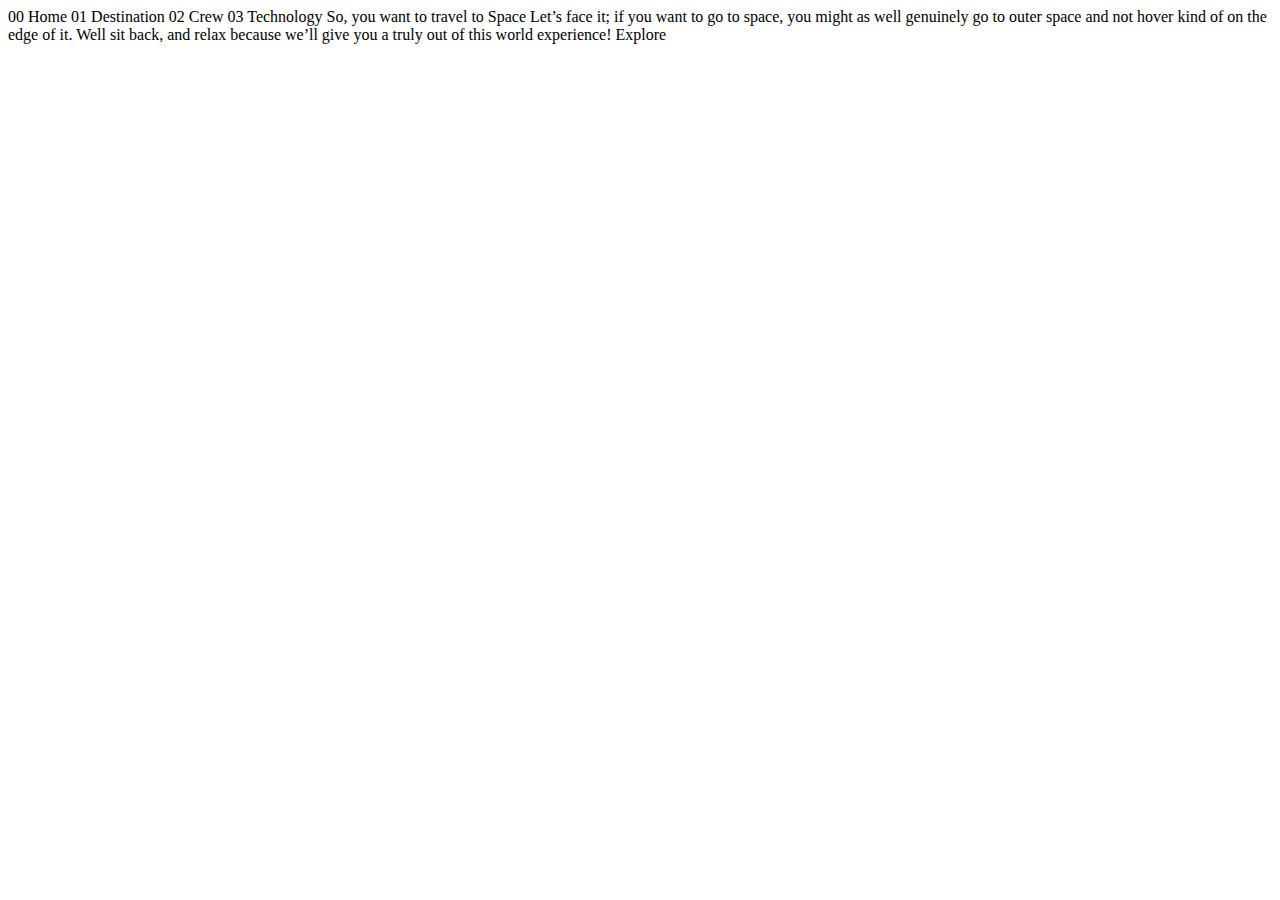
==== starter-code/index.html @ f6637a08 "first commit" ====
<!DOCTYPE html>
<html lang="en">
<head>
  <meta charset="UTF-8">
  <meta name="viewport" content="width=device-width, initial-scale=1.0">

  <link rel="icon" type="image/png" sizes="32x32" href="./assets/favicon-32x32.png">
  
  <title>Frontend Mentor | Space tourism website</title>
</head>
<body>

  00 Home
  01 Destination
  02 Crew
  03 Technology

  So, you want to travel to
  Space
  Let’s face it; if you want to go to space, you might as well genuinely go to 
  outer space and not hover kind of on the edge of it. Well sit back, and relax 
  because we’ll give you a truly out of this world experience!

  Explore

</body>
</html>
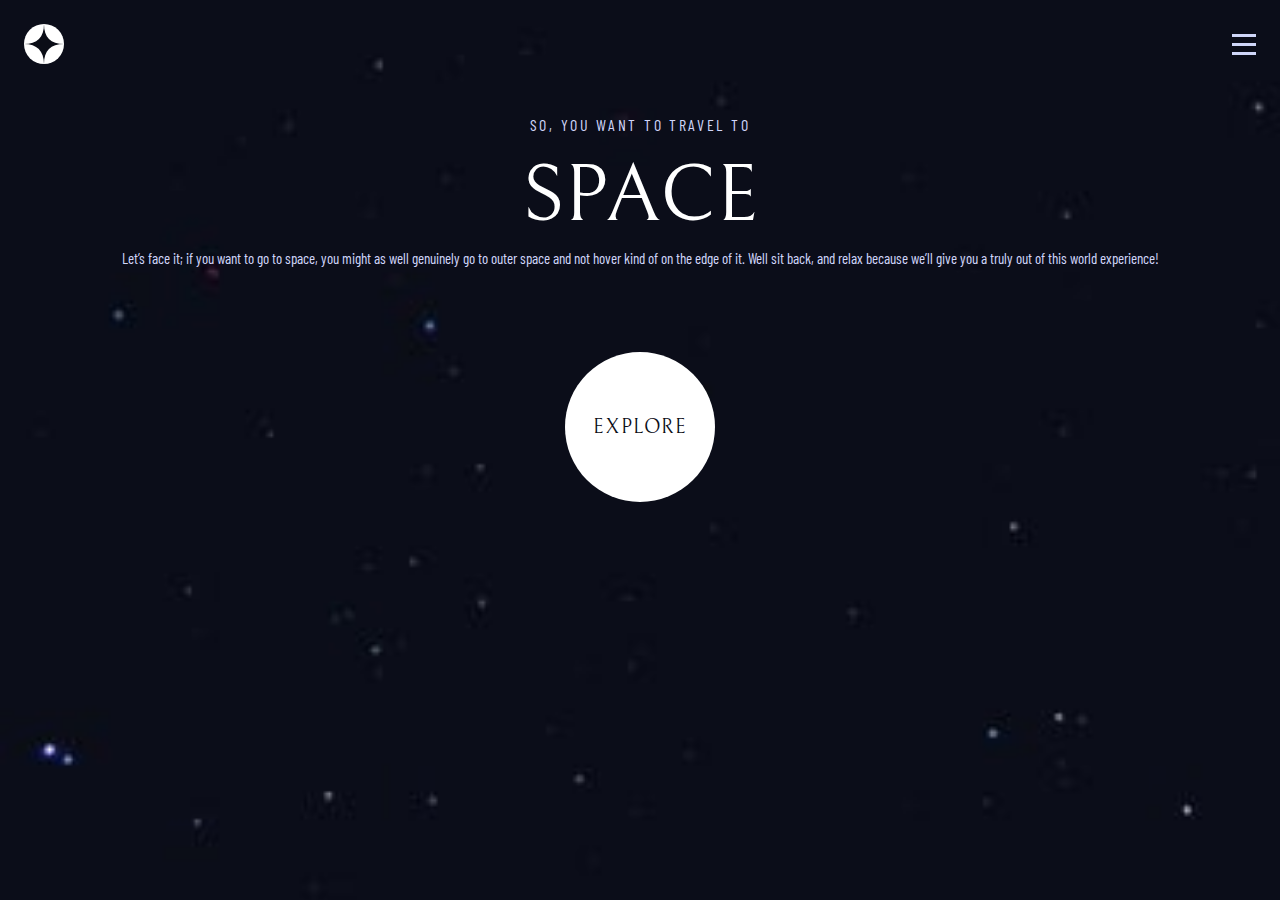
==== commit 46753e3e: "mobile-home done" ====
--- a/starter-code/index.html
+++ b/starter-code/index.html
@@ -1,27 +1,75 @@
 <!DOCTYPE html>
 <html lang="en">
-<head>
-  <meta charset="UTF-8">
-  <meta name="viewport" content="width=device-width, initial-scale=1.0">
+  <head>
+    <meta charset="UTF-8" />
+    <meta name="viewport" content="width=device-width, initial-scale=1.0" />
 
-  <link rel="icon" type="image/png" sizes="32x32" href="./assets/favicon-32x32.png">
-  
-  <title>Frontend Mentor | Space tourism website</title>
-</head>
-<body>
+    <link
+      rel="icon"
+      type="image/png"
+      sizes="32x32"
+      href="./assets/favicon-32x32.png"
+    />
+    <link rel="preconnect" href="https://fonts.googleapis.com" />
+    <link rel="preconnect" href="https://fonts.gstatic.com" crossorigin />
+    <link
+      href="https://fonts.googleapis.com/css2?family=Barlow+Condensed&family=Bellefair&display=swap"
+      rel="stylesheet"
+    />
+    <link rel="stylesheet" href="css/main.css" />
 
-  00 Home
-  01 Destination
-  02 Crew
-  03 Technology
-
-  So, you want to travel to
-  Space
-  Let’s face it; if you want to go to space, you might as well genuinely go to 
-  outer space and not hover kind of on the edge of it. Well sit back, and relax 
-  because we’ll give you a truly out of this world experience!
-
-  Explore
-
-</body>
-</html>+    <title>Frontend Mentor | Space tourism website</title>
+  </head>
+  <body>
+    <div class="hero-img"></div>
+    <main class="wrapper">
+      <header>
+        <img
+          class="logo"
+          src="/starter-code/assets/shared/logo.svg"
+          alt="logo"
+        />
+        <img
+          class="menu-icon"
+          src="/starter-code/assets/shared/icon-hamburger.svg"
+          alt="menu icon"
+        />
+        <nav>
+          <ul class="list">
+            <li class="nav-item">
+              <a class="nav-link" href="#"
+                ><span class="nav-number">00</span>Home</a
+              >
+            </li>
+            <li class="nav-item">
+              <a class="nav-link" href="#"
+                ><span class="nav-number">01</span>Destination</a
+              >
+            </li>
+            <li class="nav-item">
+              <a class="nav-link" href="#"
+                ><span class="nav-number">02</span>Crew</a
+              >
+            </li>
+            <li class="nav-item">
+              <a class="nav-link" href="#"
+                ><span class="nav-number">03</span>Technology</a
+              >
+            </li>
+          </ul>
+        </nav>
+      </header>
+      <section class="hero">
+        <h5>So, you want to travel to</h5>
+        <h1>Space</h1>
+        <p>
+          Let’s face it; if you want to go to space, you might as well genuinely
+          go to outer space and not hover kind of on the edge of it. Well sit
+          back, and relax because we’ll give you a truly out of this world
+          experience!
+        </p>
+      </section>
+      <button class="explore-button"><p>Explore</p></button>
+    </main>
+  </body>
+</html>
--- a/starter-code/css/main.css
+++ b/starter-code/css/main.css
@@ -0,0 +1,181 @@
+/*
+--- 01 COLORS
+
+### Primary
+
+  -- Chinese Black: #0c0e18;
+  -- Lavender Blue: #d0d6f9;
+  -- White: #ffffff;
+
+
+--- 02 TYPOGRAPHY SYSTEM
+
+## Family:
+    -- Bellefair
+    -- Barlow
+
+## Font sizes (px) and specs:
+    -- Heading 1 (Bellefair Regular): 150px
+    -- Heading 2 (Bellefair Regular): 100px
+    -- Heading 3 (Bellefair Regular): 56px
+    -- Heading 4 (Bellefair Regular): 32px
+    -- Heading 5 (Barlow Condensed Regular): 28px - 4.75 Character Space
+
+    -- Subheading 1 (Bellefair Regular): 28px
+    -- Subheading 2 (Barlow Condensed Regular): 14px - 2.35 Character Space
+
+    -- Nav Text (Barlow Condensed Regular): 16px - 2.7 Character Space
+    
+    -- Body Text (Barlow Condensed Regular): 18px
+  
+
+- Font weights
+Default: 400
+
+
+--- 03 LAYOUT
+
+- Mobile: 375px
+- Desktop: 1440px 
+*/
+
+/* --- General rules --- */
+:root {
+  --chinese-black: #0c0e18;
+  --lavender-blue: #d0d6f9;
+  --white: #ffffff;
+}
+
+a {
+  text-decoration: none;
+}
+
+a:visited {
+  color: var(--white);
+}
+
+h1 {
+  font-family: "Bellefair", serif;
+  font-weight: 400;
+  font-size: 8rem;
+  line-height: 10rem;
+  text-transform: uppercase;
+  text-align: center;
+  color: var(--white);
+}
+
+h5 {
+  font-family: "Barlow Condensed", serif;
+  font-weight: 400;
+  font-size: 1.6rem;
+  letter-spacing: 2.7px;
+  text-transform: uppercase;
+  text-align: center;
+  color: var(--lavender-blue);
+}
+
+button {
+  all: unset;
+}
+
+/* --- Global reset --- */
+* {
+  padding: 0;
+  margin: 0;
+  box-sizing: border-box;
+}
+
+html {
+  font-size: 62.5%;
+}
+
+body {
+  margin: 2.4em;
+  font-family: "Bellefair", serif;
+}
+
+.hero-img {
+  position: absolute;
+  top: 0;
+  left: 0;
+  background: url(/starter-code/assets/home/background-home-mobile.jpg);
+  background-size: cover;
+  width: 100%;
+  height: 100vh;
+  z-index: -1;
+}
+
+main {
+  display: flex;
+  flex-direction: column;
+}
+
+header {
+  display: flex;
+  justify-content: space-between;
+  align-items: center;
+}
+
+.logo {
+  width: 4em;
+}
+
+.menu-icon {
+  width: 2.4em;
+  height: 2.1em;
+}
+
+nav {
+  display: none;
+}
+
+.nav-item {
+  font-family: "Barlow Condensed", sans-serif;
+  font-size: 1.6rem;
+  line-height: 1.9rem;
+  list-style: none;
+  color: var(--white);
+}
+
+.nav-number {
+  font-weight: 700;
+}
+
+.hero {
+  margin-top: 4.8em;
+}
+
+.hero p {
+  font-family: "Barlow Condensed", sans-serif;
+  font-size: 1.5rem;
+  font-weight: 400;
+  line-height: 2.5rem;
+  text-align: center;
+  color: var(--lavender-blue);
+}
+
+.hero h1 {
+  margin-top: 0.16em;
+}
+
+.hero h5 {
+  margin-top: 0.16em;
+}
+
+.explore-button {
+  width: 15em;
+  height: 15em;
+  border-radius: 15em;
+  background: var(--white);
+  margin: 8.1em auto 0 auto;
+}
+
+.explore-button p {
+  font-family: "Bellefair", serif;
+  font-size: 2rem;
+  line-height: 2.3rem;
+  letter-spacing: 1.25px;
+  text-align: center;
+  text-transform: uppercase;
+  color: var(--chinese-black);
+}
